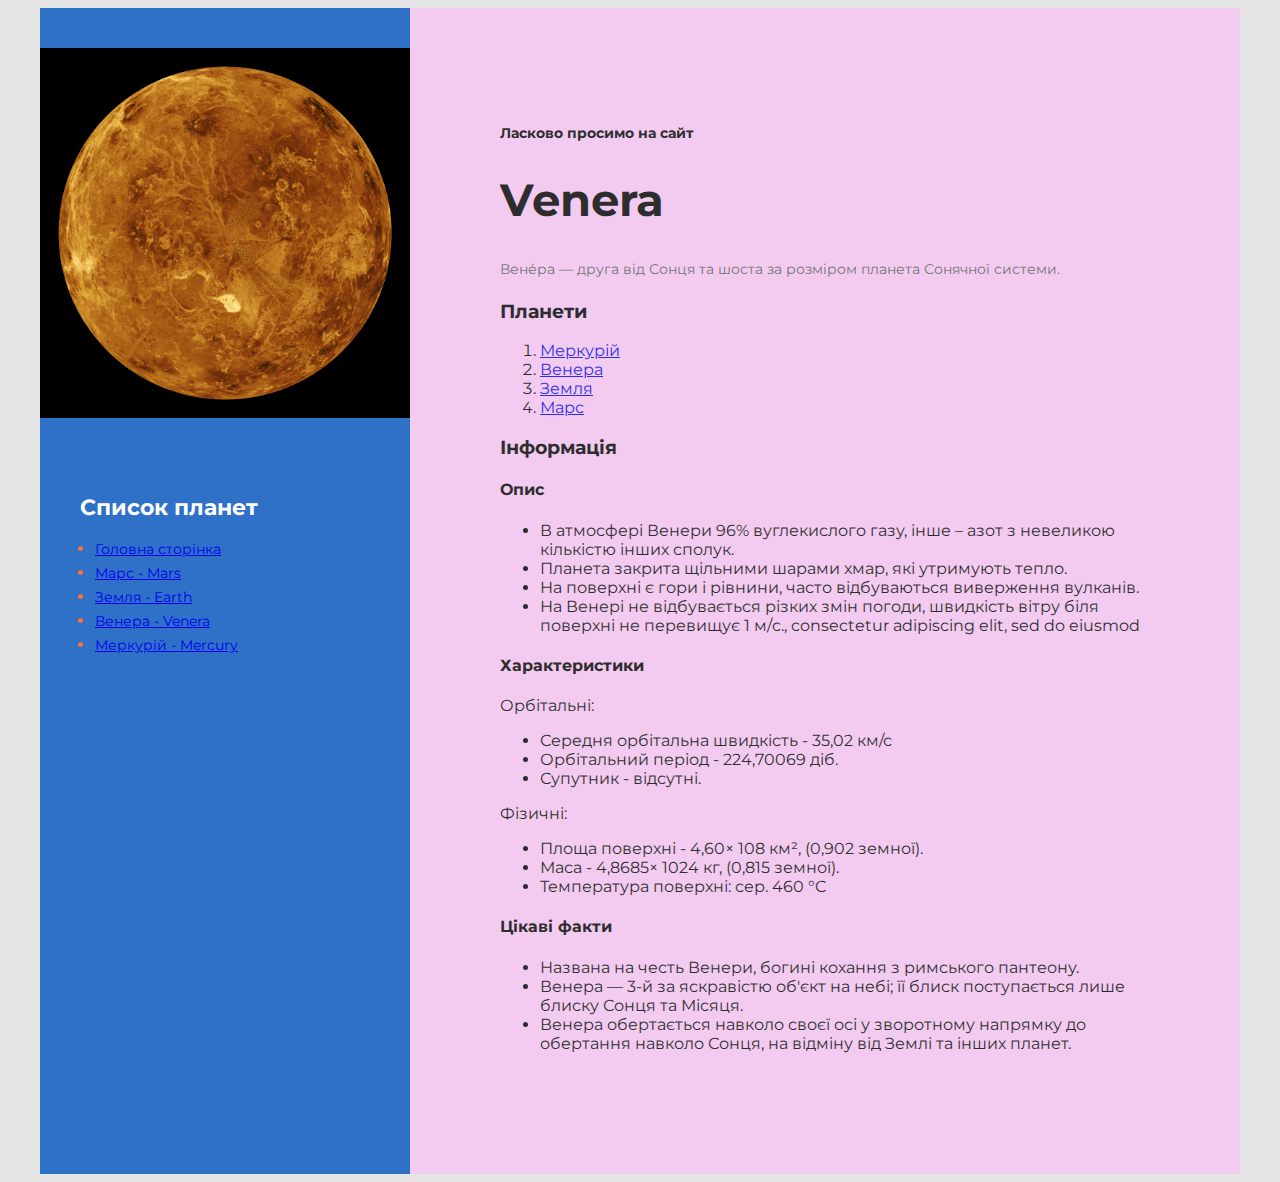
==== aisha.html @ 07a0245a "початок роботи" ====
<!DOCTYPE html>
<html lang="en">
<head>
    <meta charset="UTF-8">
    <meta name="viewport" content="width=device-width, initial-scale=1.0">
    <title>ПЛАНЕТИ ЗЕМНОЇ ГРУПИ</title>
    <link rel="preconnect" href="https://fonts.googleapis.com">
    <link rel="preconnect" href="https://fonts.gstatic.com" crossorigin>
    <link href="https://fonts.googleapis.com/css2?family=Montserrat:wght@400;700&display=swap" rel="stylesheet">
    <link rel="stylesheet" href="styles/styles.css">
</head>
<body>
<!--Головне-->
<div class="Main">
    <!--Головний контент -->
 <div class="maincontent"> <!--Про планету-->
    <div class="about">
        
       <h2 class="aboutposition"> Ласково просимо на сайт</h2> 
       <h1 class="aboutname">Venera</h1> 
       <p class="aboutdescription">
        Вене́ра — друга від Сонця та шоста за розміром планета Сонячної системи.
       </p>

 
</div>

     <!--ПЛАНЕТИ-->
     <div class="projects">
        <h3 class="title"> Планети

        </h3>
        <ol> 
         <li>
             <a href="mercury.html"> Меркурій</a>
        
         </li>
         <li>
             <a href="venera.html"> Венера</a>
         
         </li>
         <li>
             <a href="earth.html">   Земля</a>
         
         </li>
         <li>
             <a href="mars.html">Марс</a>
         
             
         </li>

        </ol>

     </div>
        <!--Інформація-->
        <div>
            <h3>Інформація</h3>
            <!--Опис-->
            <div>
              <h4>Опис</h4>  
        
              <ul>
                <li>В атмосфері Венери 96% вуглекислого газу, інше – азот з невеликою кількістю інших сполук.</li>
                <li>Планета закрита щільними шарами хмар, які утримують тепло.</li>
                <li>На поверхні є гори і рівнини, часто відбуваються виверження вулканів.</li>
                 <li>На Венері не відбувається різких змін погоди, швидкість вітру біля поверхні не перевищує 1 м/c., consectetur adipiscing elit, sed do eiusmod</li>
            
            </ul>
            </div>
            <!--Характеристики-->
            <div>
                <h4>Характеристики</h4>  
                <p>Орбітальні:</p>
                <ul>
                  <li>Середня орбітальна швидкість - 35,02 км/с
                </li>
                  <li>Орбітальний період - 224,70069 діб.</li>
                  <li>Супутник - відсутні. </li>
              
              </ul>
            </div>
            

          
            <div>
                
                <p>Фізичні:</p>
                <ul>
                  <li>Площа поверхні - 4,60× 108 км²,
                    (0,902 земної). </li>
                  <li>Маса - 	4,8685× 1024 кг,
                    (0,815 земної).</li>
                  <li>Температура поверхні: сер.	460 °C </li>
                  
              
              </ul>
            </div>
        </div>
            <!--Факти -->
            <div>
                <h4>Цікаві факти</h4>
                <ul>
                    <li>Названа на честь Венери, богині кохання з римського пантеону.</li>
                    <li>Венера — 3-й за яскравістю об'єкт на небі; її блиск поступається лише блиску Сонця та Місяця.</li>
                    <li>Венера обертається навколо своєї осі у зворотному напрямку до обертання навколо Сонця, на відміну від Землі та інших планет.</li>
                </ul>
            </div>
        
    
   
    </div >
    <!--Сайдбар-->
    <aside class="sidebar">
        <img src="img/Венера.jpg" alt="user photo" class="photo">
        
      
        <!--Список планет-->
        <div class="techskills">
            <h3 class="sidebartitle"></h3class> Список планет</h3>
            <ul class="techlist">
                <li class="techitem"><span class="techtext"><a href="index.html">Головна сторінка</a></span> </li>
                <li class="techitem"><span class="techtext"><a href="mars.html">Марс - Mars</a></span></li>
                <li class="techitem"><span class="techtext"><a href="earth.html">Земля - Earth</a></span> </li>
                <li class="techitem"><span class="techtext"><a href="venera.html">Венера - Venera</a></span></li>
                <li class="techitem"><span class="techtext"><a href="mercury.html">Меркурій - Mercury</a></span></li>
                

            </ul>
        </div>
        
    </aside >
   
</div>

</body>
</html>
---- styles/styles.css ----
body {
    font-family: 'Montserrat', sans-serif;
    background-color: #E5E5E5;
}
/* main content styles */
.maincontent {
    background-color:#f7c5f4 ;
    opacity: 0.8;
   box-shadow: 6px 6px 20px rgba(0, 0, 0, 0,1); 
   padding: 105px 90px;
}
/* about */
.about {

}
.aboutposition {
    font-style: normal;
    font-weight: bold;
    font-size: 14px;
    line-height: 17px;
    color: #000000;
}

    
.aboutname {
    font-style: normal;
    font-weight: bold;
    font-size: 45px;
    line-height: 55px;
    color: #000000;
}
.aboutdescription {
    font-style: normal;
    font-weight: normal;
    font-size: 14px;
    line-height: 24px;
    color: #595959;
}


/* main styles */
.Main {
display: flex;
flex-direction: row-reverse;
width: 1200px;
margin: 0 auto;
}
/* sidebar styles/ */
.sidebar {
background-color: #2f71c7;
background: ;
padding-top: 40px;
width: 370px;
}
.photo {
  width:370px ;  
  margin-bottom: 50px;
}
.sidebartitle {
    color: #FFFFFF;
    font-style: normal;
    font-weight: bold;
    font-size: 22px;
    line-height: 27px;
    margin-bottom: 10px;
}
.contacts, .techskills, .softskills {
    margin-left: 40px;
}
.contacts {
    margin: bottom 50px; ;
}
.contacttype {
    font-style: normal;
    font-weight: bold;
    font-size: 14px;
    line-height: 24px;
    color: #FFFFFF;
    margin-right: 10px;

}
.contactlink {
    font-style: normal;
    font-weight: normal;
    font-size: 14px;
    line-height: 24px;
    color: #565e6a;

}
.techskills {
    margin-bottom: 45px;
}
.techlist, .softlist{
    color: #FFFFFF;
    padding: 0;
    margin-left: 15px;
}
.techitem, .softitem{
  color: #fb6d3a ;  
}
.techtext, .softtext {
    color: #FFFFFF;
    font-style: normal;
    font-weight: normal;
    font-size: 14px;
    line-height: 24px;
}
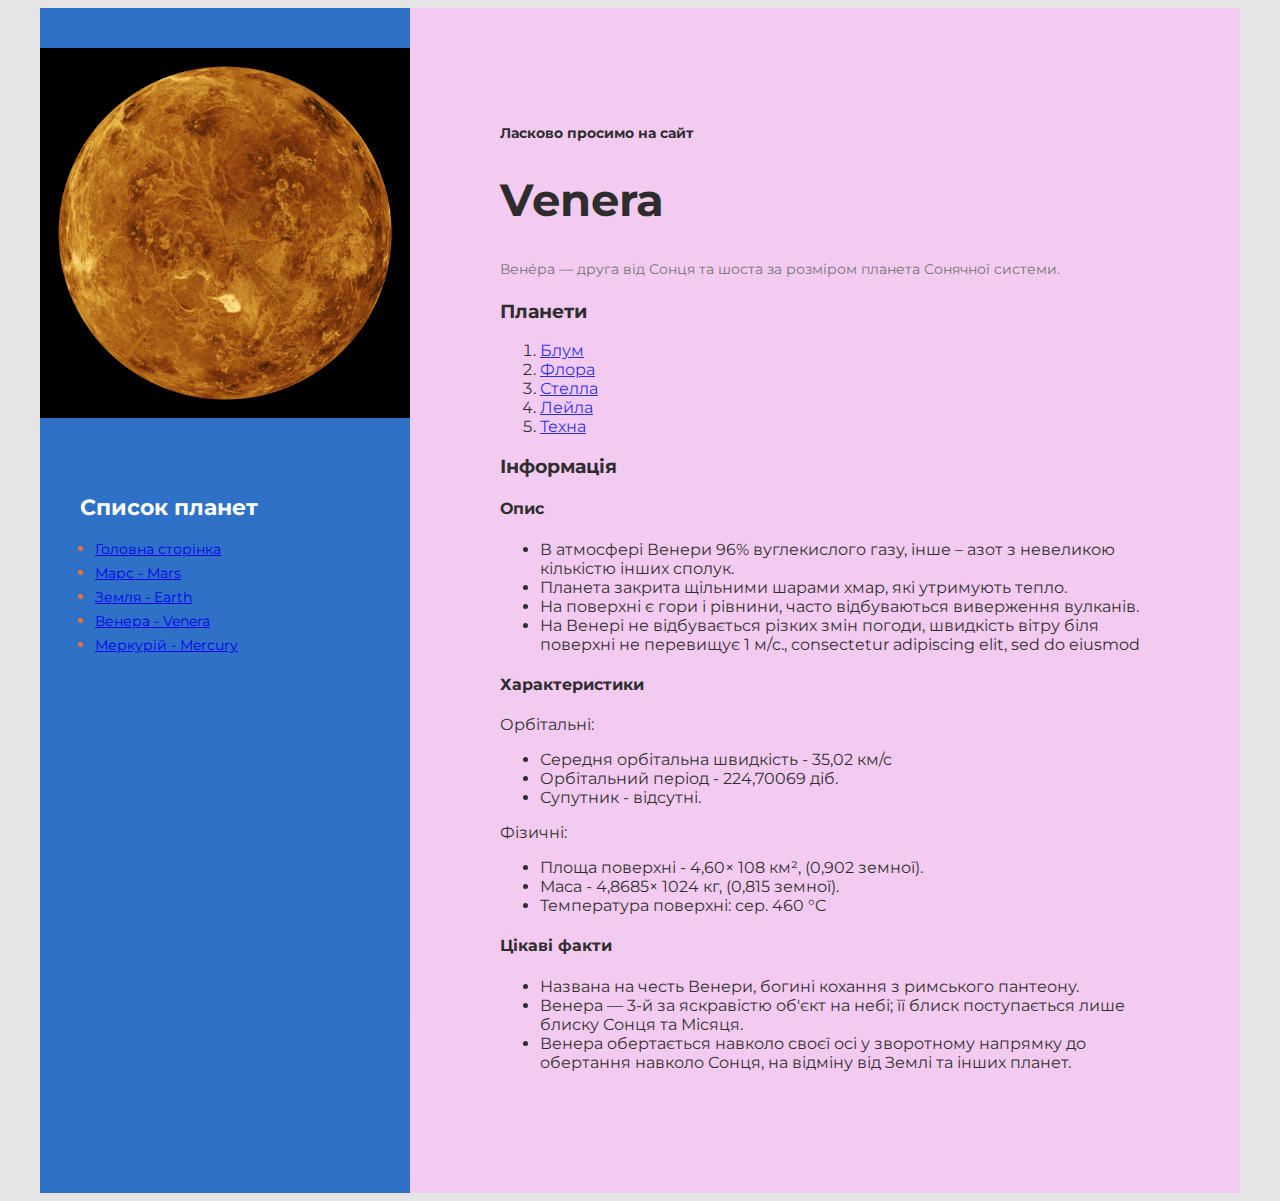
==== commit 0af5951d: "Update aisha.html" ====
--- a/aisha.html
+++ b/aisha.html
@@ -32,22 +32,27 @@
         </h3>
         <ol> 
          <li>
-             <a href="mercury.html"> Меркурій</a>
+             <a href="bloom.html"> Блум</a>
         
          </li>
          <li>
-             <a href="venera.html"> Венера</a>
+             <a href="flora.html"> Флора</a>
          
          </li>
          <li>
-             <a href="earth.html">   Земля</a>
+             <a href="stella.html">   Стелла</a>
          
          </li>
          <li>
-             <a href="mars.html">Марс</a>
+             <a href="aisha.html">Лейла</a>
          
              
          </li>
+         <li>
+            <a href="techa.html">Техна</a>
+        
+            
+        </li>
 
         </ol>
 
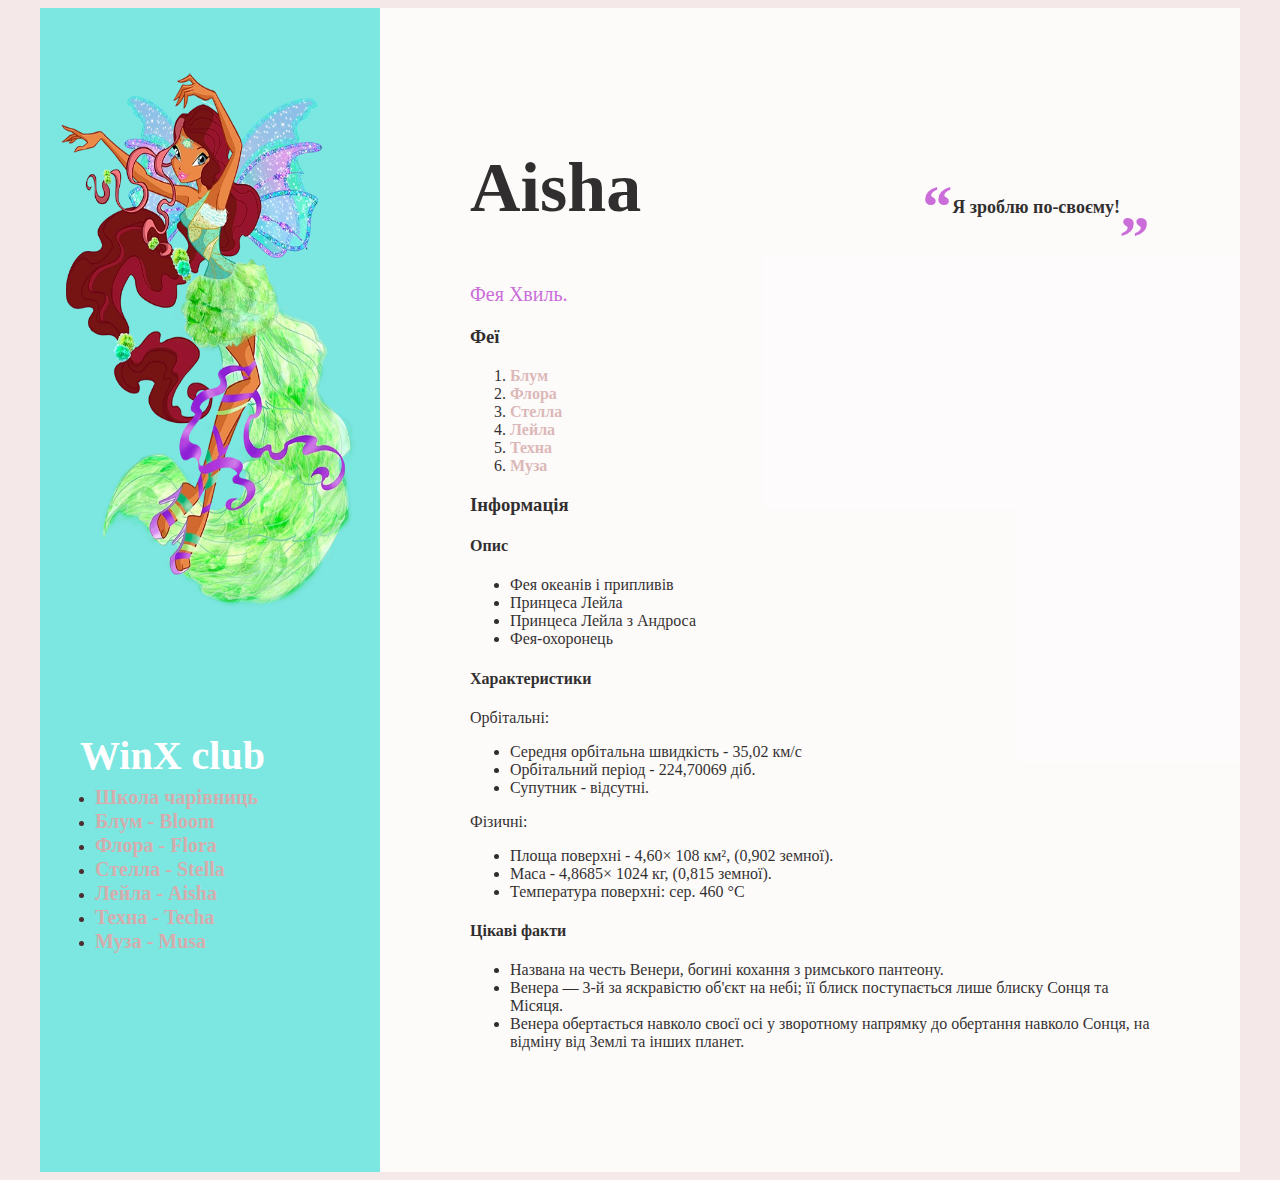
==== commit 7b179e69: "псевдоніми" ====
--- a/aisha.html
+++ b/aisha.html
@@ -3,31 +3,42 @@
 <head>
     <meta charset="UTF-8">
     <meta name="viewport" content="width=device-width, initial-scale=1.0">
-    <title>ПЛАНЕТИ ЗЕМНОЇ ГРУПИ</title>
+    <title>Школа чарівниць</title>
     <link rel="preconnect" href="https://fonts.googleapis.com">
     <link rel="preconnect" href="https://fonts.gstatic.com" crossorigin>
     <link href="https://fonts.googleapis.com/css2?family=Montserrat:wght@400;700&display=swap" rel="stylesheet">
     <link rel="stylesheet" href="styles/styles.css">
 </head>
 <body>
-<!--Головне-->
+    <!--Головне-->
 <div class="Main">
     <!--Головний контент -->
  <div class="maincontent"> <!--Про планету-->
     <div class="about">
         
-       <h2 class="aboutposition"> Ласково просимо на сайт</h2> 
-       <h1 class="aboutname">Venera</h1> 
+    
+       
+       <div class="sign">
+       <h1 class="aboutname">Aisha</h1>  
+       <div class="aboutsign"> 
+        <h1 class="first">  “ </h1>
+        <h1 class="aboutposition"> Я зроблю по-своєму!</h1>
+        <h1 class="first">  „</h1>
+       </div>
+   
+    </div>
        <p class="aboutdescription">
-        Вене́ра — друга від Сонця та шоста за розміром планета Сонячної системи.
+
+        Фея Хвиль.
        </p>
 
  
 </div>
 
-     <!--ПЛАНЕТИ-->
+
+     <!--Персонажі-->
      <div class="projects">
-        <h3 class="title"> Планети
+        <h3 class="title"> Феї
 
         </h3>
         <ol> 
@@ -53,6 +64,11 @@
         
             
         </li>
+        <li>
+            <a href="musa.html">Муза</a>
+        
+            
+        </li>
 
         </ol>
 
@@ -65,10 +81,10 @@
               <h4>Опис</h4>  
         
               <ul>
-                <li>В атмосфері Венери 96% вуглекислого газу, інше – азот з невеликою кількістю інших сполук.</li>
-                <li>Планета закрита щільними шарами хмар, які утримують тепло.</li>
-                <li>На поверхні є гори і рівнини, часто відбуваються виверження вулканів.</li>
-                 <li>На Венері не відбувається різких змін погоди, швидкість вітру біля поверхні не перевищує 1 м/c., consectetur adipiscing elit, sed do eiusmod</li>
+                <li>Фея океанів і припливів</li>
+                <li>Принцеса Лейла </li>
+                <li> Принцеса Лейла з Андроса</li>
+                <li>Фея-охоронець</li>
             
             </ul>
             </div>
@@ -115,19 +131,21 @@
    
     </div >
     <!--Сайдбар-->
-    <aside class="sidebar">
-        <img src="img/Венера.jpg" alt="user photo" class="photo">
+    <aside class="sidebar_aisha">
+        <img src="img/Aisha.webp" alt="Aisha" class="photo">
         
       
-        <!--Список планет-->
+        <!--Список  головних фей-->
         <div class="techskills">
-            <h3 class="sidebartitle"></h3class> Список планет</h3>
+            <h3 class="sidebartitle"></h3class> WinX club</h3>
             <ul class="techlist">
-                <li class="techitem"><span class="techtext"><a href="index.html">Головна сторінка</a></span> </li>
-                <li class="techitem"><span class="techtext"><a href="mars.html">Марс - Mars</a></span></li>
-                <li class="techitem"><span class="techtext"><a href="earth.html">Земля - Earth</a></span> </li>
-                <li class="techitem"><span class="techtext"><a href="venera.html">Венера - Venera</a></span></li>
-                <li class="techitem"><span class="techtext"><a href="mercury.html">Меркурій - Mercury</a></span></li>
+                <li class="techitem"><span class="techtext"><a href="winx.html">Школа чарівниць</a></span> </li>
+                <li class="techitem"><span class="techtext"><a href="bloom.html">Блум - Bloom</a></span></li>
+                <li class="techitem"><span class="techtext"><a href="flora.html">Флора - Flora</a></span> </li>
+                <li class="techitem"><span class="techtext"><a href="stella.html">Стелла - Stella</a></span></li>
+                <li class="techitem"><span class="techtext"><a href="aisha.html">Лейла - Aisha</a></span></li>
+                <li class="techitem"><span class="techtext"><a href="techa.html">Техна - Techa</a></span></li>
+                <li class="techitem"><span class="techtext"><a href="musa.html">Муза - Musa</a></span></li>
                 
 
             </ul>
--- a/styles/styles.css
+++ b/styles/styles.css
@@ -1,40 +1,77 @@
 body {
-    font-family: 'Montserrat', sans-serif;
-    background-color: #E5E5E5;
+     font-family: 'Brush Script MT', cursive; 
+    /* font-family: "Sofia", sans-serif; */
+    
+    background-color: #f5e8e8;
+}
+
+a {
+    text-decoration:none;
+    font-weight: bold;
+    color: #d6adad;
 }
 /* main content styles */
 .maincontent {
-    background-color:#f7c5f4 ;
+   background-color: #FFFFFF;
     opacity: 0.8;
    box-shadow: 6px 6px 20px rgba(0, 0, 0, 0,1); 
    padding: 105px 90px;
 }
 /* about */
-.about {
+/* .about {
 
-}
+} */
 .aboutposition {
     font-style: normal;
     font-weight: bold;
-    font-size: 14px;
+    font-size: 18px;
     line-height: 17px;
     color: #000000;
+}
+.first {
+    color: #c04fd6;
+    font-size: 60px;
+    font-style: normal;
+
+}
+.sign {
+    display: flex;
+    flex-direction: row;
+    flex-wrap: nowrap;
+    justify-content: space-between;
+    align-items: center;
+}
+.aboutsign {
+    display: flex;
+    flex-direction: row;
+    flex-wrap: nowrap;
+    justify-content: space-around;
+    align-items: center;
+    position: relative;
+    right: 0px;
+    top: 20px;
+
+
 }
 
     
 .aboutname {
     font-style: normal;
     font-weight: bold;
-    font-size: 45px;
+    font-size: 70px;
     line-height: 55px;
     color: #000000;
+
+    right: 100px;
+    top: 20px;
+
 }
 .aboutdescription {
     font-style: normal;
     font-weight: normal;
-    font-size: 14px;
+    font-size: 20px;
     line-height: 24px;
-    color: #595959;
+    color: #c04fd6;
 }
 
 
@@ -47,20 +84,62 @@
 }
 /* sidebar styles/ */
 .sidebar {
-background-color: #2f71c7;
-background: ;
+background-color: #e977b5;
+
 padding-top: 40px;
 width: 370px;
 }
+
+.sidebar_flora {
+    background-color: #d0f57b;
+   
+    padding-top: 40px;
+    width: 370px;
+    }
+    .sidebar_bloom {
+        background-color: #ee6464;
+      
+        padding-top: 40px;
+        width: 370px;
+        }
+
+        .sidebar_techa {
+            background-color: #e67ce0;
+            
+            padding-top: 40px;
+            width: 370px;
+            }
+
+            .sidebar_stella {
+                background-color: #e6c47c;
+               
+                padding-top: 40px;
+                width: 370px;
+                }
+                .sidebar_aisha {
+                    background-color: #7ce6e1;
+
+                    padding-top: 40px;
+                    width: 370px;
+                    }
+        
+
+
+
+
+
+
 .photo {
-  width:370px ;  
-  margin-bottom: 50px;
+  width:340px ;  
+  margin-bottom: 60px;
+  height: 590px;
 }
+
 .sidebartitle {
     color: #FFFFFF;
     font-style: normal;
     font-weight: bold;
-    font-size: 22px;
+    font-size: 40px;
     line-height: 27px;
     margin-bottom: 10px;
 }
@@ -91,17 +170,18 @@
     margin-bottom: 45px;
 }
 .techlist, .softlist{
-    color: #FFFFFF;
+    color: #ffffff;
     padding: 0;
     margin-left: 15px;
 }
 .techitem, .softitem{
-  color: #fb6d3a ;  
+  color: #4e2e2e ;  
+  
 }
 .techtext, .softtext {
-    color: #FFFFFF;
+    color: #ffffff;
     font-style: normal;
     font-weight: normal;
-    font-size: 14px;
+    font-size: 20px;
     line-height: 24px;
 }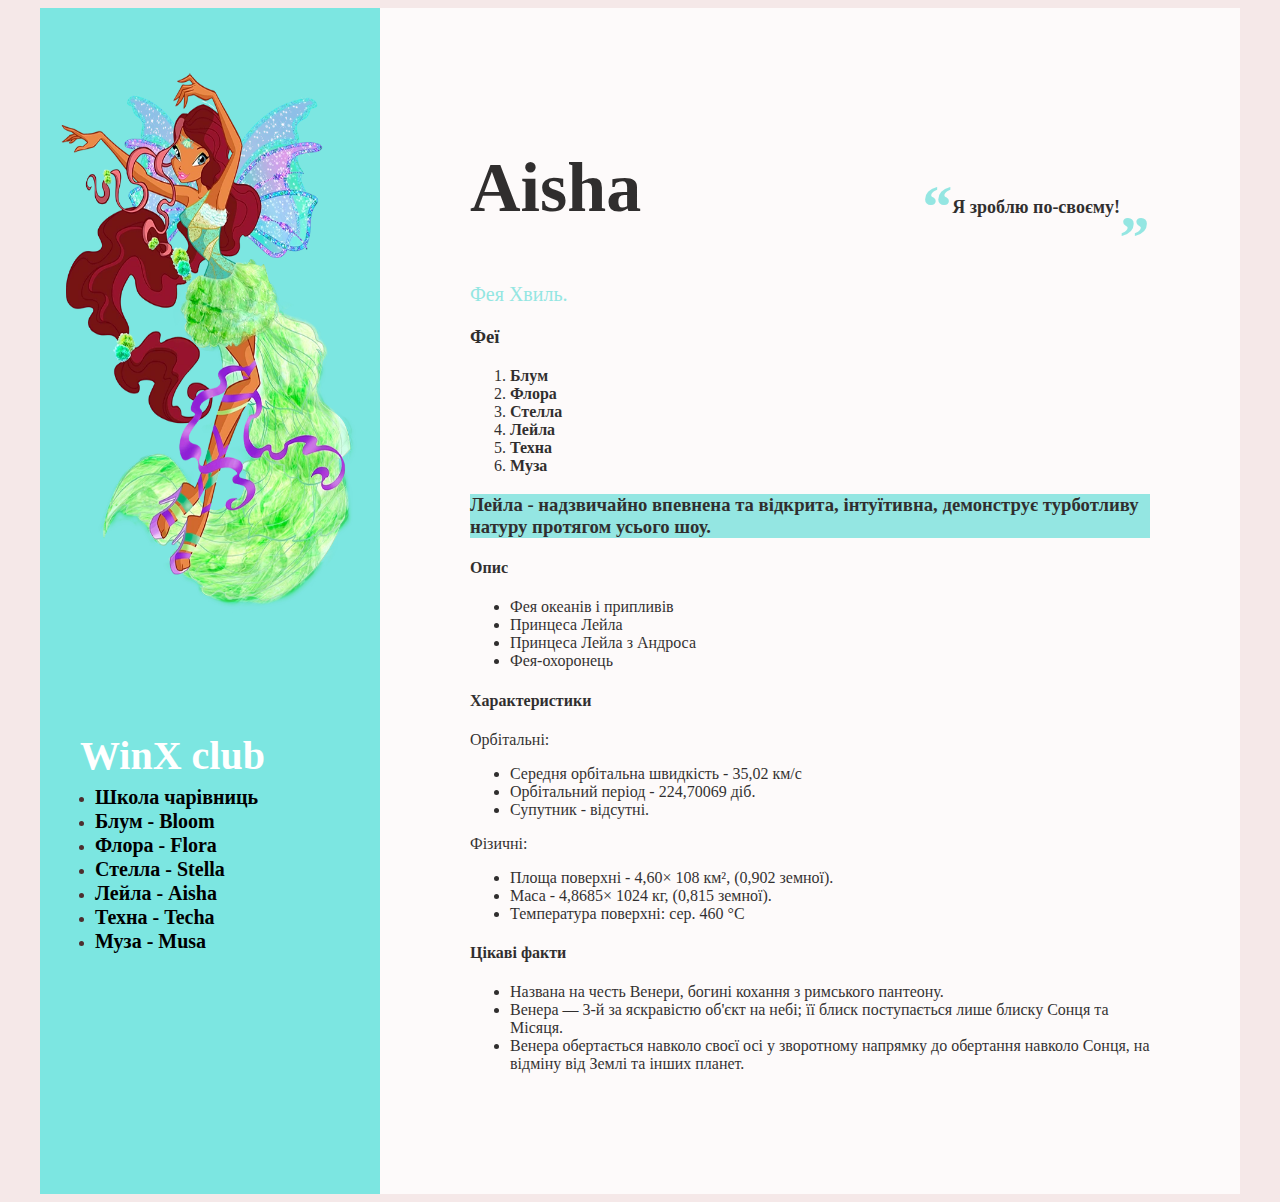
==== commit 7bb5b469: "опис" ====
--- a/aisha.html
+++ b/aisha.html
@@ -20,14 +20,14 @@
        
        <div class="sign">
        <h1 class="aboutname">Aisha</h1>  
-       <div class="aboutsign"> 
+       <div style="color: #7ce6e1;" class="aboutsign"> 
         <h1 class="first">  “ </h1>
         <h1 class="aboutposition"> Я зроблю по-своєму!</h1>
         <h1 class="first">  „</h1>
        </div>
    
     </div>
-       <p class="aboutdescription">
+       <p class="aboutdescription aboutdescription_aisha">
 
         Фея Хвиль.
        </p>
@@ -75,7 +75,7 @@
      </div>
         <!--Інформація-->
         <div>
-            <h3>Інформація</h3>
+            <h3 style="background-color:#7ce6e1 "> Лейла - надзвичайно впевнена та відкрита, інтуїтивна, демонструє  турботливу натуру протягом усього шоу.</h3>
             <!--Опис-->
             <div>
               <h4>Опис</h4>  
@@ -131,7 +131,7 @@
    
     </div >
     <!--Сайдбар-->
-    <aside class="sidebar_aisha">
+    <aside class=" sidebar-all sidebar_aisha">
         <img src="img/Aisha.webp" alt="Aisha" class="photo">
         
       
@@ -139,7 +139,7 @@
         <div class="techskills">
             <h3 class="sidebartitle"></h3class> WinX club</h3>
             <ul class="techlist">
-                <li class="techitem"><span class="techtext"><a href="winx.html">Школа чарівниць</a></span> </li>
+                <li class="techitem"><span class="techtext"><a href="index.html">Школа чарівниць</a></span> </li>
                 <li class="techitem"><span class="techtext"><a href="bloom.html">Блум - Bloom</a></span></li>
                 <li class="techitem"><span class="techtext"><a href="flora.html">Флора - Flora</a></span> </li>
                 <li class="techitem"><span class="techtext"><a href="stella.html">Стелла - Stella</a></span></li>
--- a/styles/styles.css
+++ b/styles/styles.css
@@ -1,187 +1,206 @@
 body {
-     font-family: 'Brush Script MT', cursive; 
-    /* font-family: "Sofia", sans-serif; */
-    
-    background-color: #f5e8e8;
+  font-family: "Brush Script MT", cursive;
+  /* font-family: "Sofia", sans-serif; */
+
+  background-color: #f5e8e8;
 }
 
 a {
-    text-decoration:none;
-    font-weight: bold;
-    color: #d6adad;
+  text-decoration: none;
+  font-weight: bold;
+  color: #000000;
 }
 /* main content styles */
 .maincontent {
-   background-color: #FFFFFF;
-    opacity: 0.8;
-   box-shadow: 6px 6px 20px rgba(0, 0, 0, 0,1); 
-   padding: 105px 90px;
+  background-color: #ffffff;
+  opacity: 0.8;
+  box-shadow: 6px 6px 20px rgba(0, 0, 0, 0, 1);
+  padding: 105px 90px;
 }
 /* about */
 /* .about {
 
 } */
 .aboutposition {
-    font-style: normal;
-    font-weight: bold;
-    font-size: 18px;
-    line-height: 17px;
-    color: #000000;
+  font-style: normal;
+  font-weight: bold;
+  font-size: 18px;
+  line-height: 17px;
+  color: #000000;
 }
 .first {
-    color: #c04fd6;
-    font-size: 60px;
-    font-style: normal;
-
+  /* color: #ee6464; */
+  
+  font-size: 60px;
+  font-style: normal;
 }
 .sign {
-    display: flex;
-    flex-direction: row;
-    flex-wrap: nowrap;
-    justify-content: space-between;
-    align-items: center;
+  display: flex;
+  flex-direction: row;
+  flex-wrap: nowrap;
+  justify-content: space-between;
+  align-items: center;
 }
 .aboutsign {
-    display: flex;
-    flex-direction: row;
-    flex-wrap: nowrap;
-    justify-content: space-around;
-    align-items: center;
-    position: relative;
-    right: 0px;
-    top: 20px;
-
-
-}
-
-    
+  display: flex;
+  flex-direction: row;
+  flex-wrap: nowrap;
+  justify-content: space-around;
+  align-items: center;
+  position: relative;
+  right: 0px;
+  top: 20px;
+}
+
 .aboutname {
-    font-style: normal;
-    font-weight: bold;
-    font-size: 70px;
-    line-height: 55px;
-    color: #000000;
-
-    right: 100px;
-    top: 20px;
-
+  font-style: normal;
+  font-weight: bold;
+  font-size: 70px;
+  line-height: 55px;
+  color: #000000;
+
+  right: 100px;
+  top: 20px;
+}
+.aboutdescription_bloom{
+  color: #ee6464;
+
+}
+.aboutdescription_stella{
+  color: #e6c47c;
+  
+}
+.aboutdescription_flora{
+  color: #d0f57b;
+  
+}
+.aboutdescription_musa{
+  color: #e977b5;
+  
+}
+.aboutdescription_techa{
+  color: #e67ce0;
+  
+}.aboutdescription_aisha{
+  color: #7ce6e1;
+  
 }
 .aboutdescription {
-    font-style: normal;
-    font-weight: normal;
-    font-size: 20px;
-    line-height: 24px;
-    color: #c04fd6;
-}
-
+  font-style: normal;
+  font-weight: normal;
+  font-size: 20px;
+  line-height: 24px;
+
+}
 
 /* main styles */
 .Main {
-display: flex;
-flex-direction: row-reverse;
-width: 1200px;
-margin: 0 auto;
+  display: flex;
+  flex-direction: row-reverse;
+  width: 1200px;
+  margin: 0 auto;
 }
 /* sidebar styles/ */
 .sidebar {
-background-color: #e977b5;
-
-padding-top: 40px;
-width: 370px;
+  background-color: #e977b5;
+
+  padding-top: 40px;
+  width: 350px;
+}
+
+.sidebar-all{
+    padding-top: 40px;
+    width: 360px;
 }
 
 .sidebar_flora {
-    background-color: #d0f57b;
-   
-    padding-top: 40px;
-    width: 370px;
-    }
-    .sidebar_bloom {
-        background-color: #ee6464;
-      
-        padding-top: 40px;
-        width: 370px;
-        }
-
-        .sidebar_techa {
-            background-color: #e67ce0;
-            
-            padding-top: 40px;
-            width: 370px;
-            }
-
-            .sidebar_stella {
-                background-color: #e6c47c;
-               
-                padding-top: 40px;
-                width: 370px;
-                }
-                .sidebar_aisha {
-                    background-color: #7ce6e1;
-
-                    padding-top: 40px;
-                    width: 370px;
-                    }
-        
-
-
-
-
+  background-color: #d0f57b;
+
+ 
+}
+.sidebar_bloom {
+  background-color: #ee6464;
+
+ 
+}
+
+.sidebar_techa {
+  background-color: #e67ce0;
+
+ 
+}
+
+.sidebar_stella {
+  background-color: #e6c47c;
+
+  
+}
+.sidebar_aisha {
+  background-color: #7ce6e1;
+
+}
+.sidebar_musa{
+  background-color: #e977b5;
+
+}
 
 
 .photo {
-  width:340px ;  
+  width: 340px;
   margin-bottom: 60px;
   height: 590px;
 }
 
+
 .sidebartitle {
-    color: #FFFFFF;
-    font-style: normal;
-    font-weight: bold;
-    font-size: 40px;
-    line-height: 27px;
-    margin-bottom: 10px;
-}
-.contacts, .techskills, .softskills {
-    margin-left: 40px;
+  color: #ffffff;
+  font-style: normal;
+  font-weight: bold;
+  font-size: 40px;
+  line-height: 27px;
+  margin-bottom: 10px;
+}
+.contacts,
+.techskills,
+.softskills {
+  margin-left: 40px;
 }
 .contacts {
-    margin: bottom 50px; ;
+  margin: bottom 50px;
 }
 .contacttype {
-    font-style: normal;
-    font-weight: bold;
-    font-size: 14px;
-    line-height: 24px;
-    color: #FFFFFF;
-    margin-right: 10px;
-
+  font-style: normal;
+  font-weight: bold;
+  font-size: 14px;
+  line-height: 24px;
+  color: #ffffff;
+  margin-right: 10px;
 }
 .contactlink {
-    font-style: normal;
-    font-weight: normal;
-    font-size: 14px;
-    line-height: 24px;
-    color: #565e6a;
-
+  font-style: normal;
+  font-weight: normal;
+  font-size: 14px;
+  line-height: 24px;
+  color: #565e6a;
 }
 .techskills {
-    margin-bottom: 45px;
-}
-.techlist, .softlist{
-    color: #ffffff;
-    padding: 0;
-    margin-left: 15px;
-}
-.techitem, .softitem{
-  color: #4e2e2e ;  
-  
-}
-.techtext, .softtext {
-    color: #ffffff;
-    font-style: normal;
-    font-weight: normal;
-    font-size: 20px;
-    line-height: 24px;
-}+  margin-bottom: 45px;
+}
+.techlist,
+.softlist {
+  color: #ffffff;
+  padding: 0;
+  margin-left: 15px;
+}
+.techitem,
+.softitem {
+  color: #4e2e2e;
+}
+.techtext,
+.softtext {
+  color: #ffffff;
+  font-style: normal;
+  font-weight: normal;
+  font-size: 20px;
+  line-height: 24px;
+}
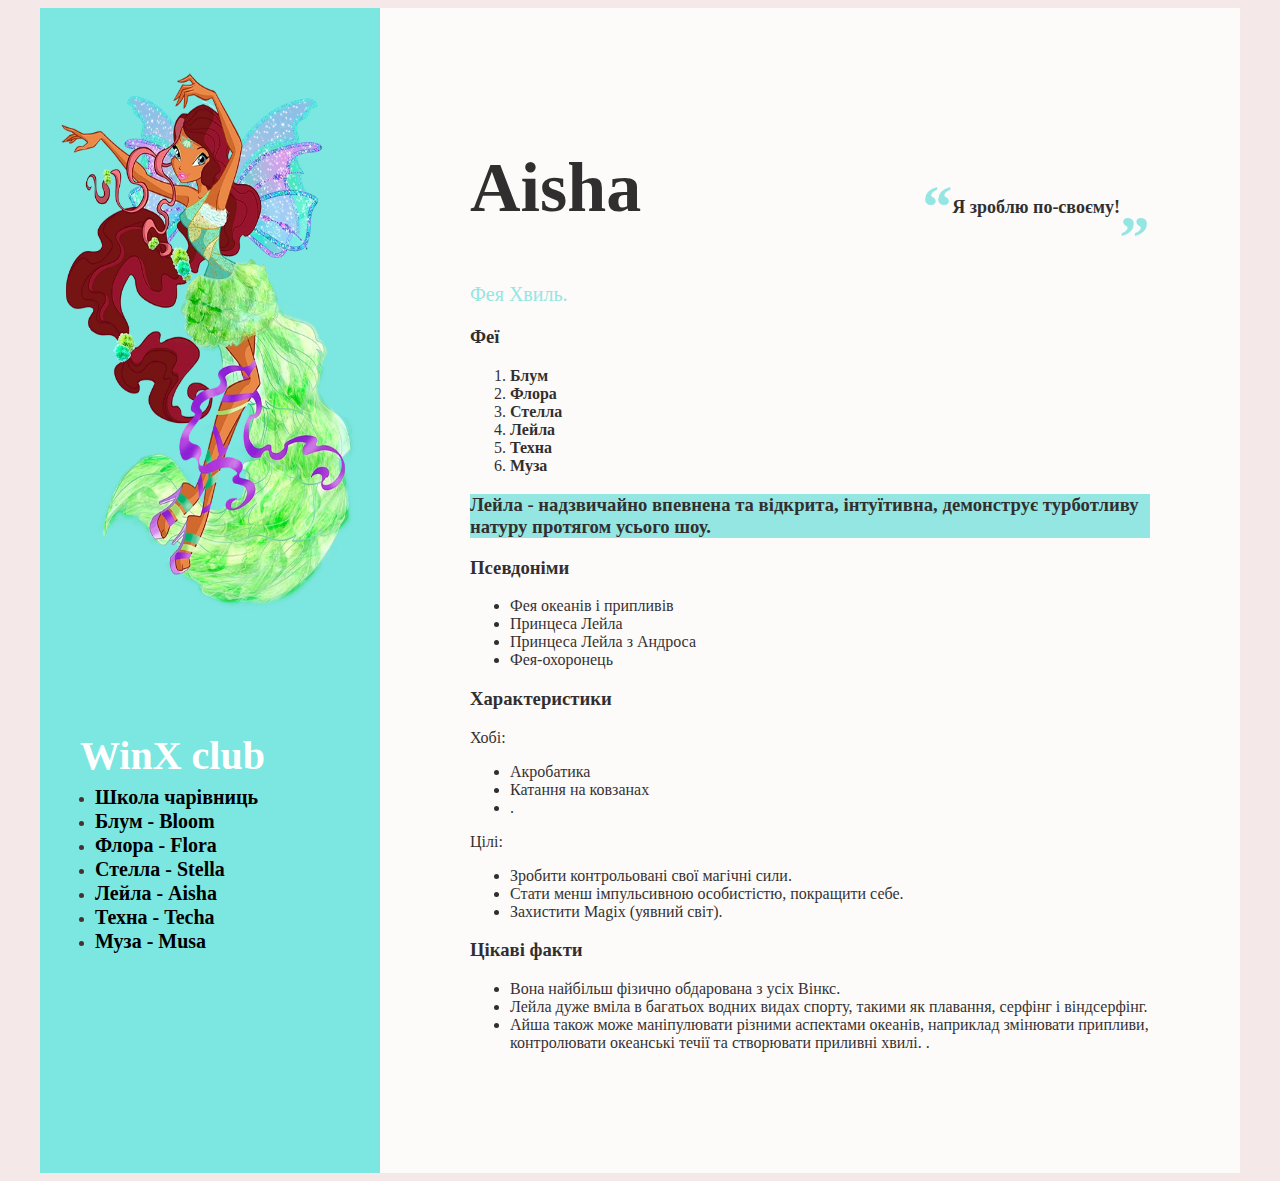
==== commit 0ccf00c8: "changes" ====
--- a/aisha.html
+++ b/aisha.html
@@ -78,7 +78,7 @@
             <h3 style="background-color:#7ce6e1 "> Лейла - надзвичайно впевнена та відкрита, інтуїтивна, демонструє  турботливу натуру протягом усього шоу.</h3>
             <!--Опис-->
             <div>
-              <h4>Опис</h4>  
+              <h3>Псевдоніми</h3>  
         
               <ul>
                 <li>Фея океанів і припливів</li>
@@ -90,13 +90,13 @@
             </div>
             <!--Характеристики-->
             <div>
-                <h4>Характеристики</h4>  
-                <p>Орбітальні:</p>
+                <h3>Характеристики</h3>  
+                <p>Хобі:</p>
                 <ul>
-                  <li>Середня орбітальна швидкість - 35,02 км/с
+                  <li>Акробатика
                 </li>
-                  <li>Орбітальний період - 224,70069 діб.</li>
-                  <li>Супутник - відсутні. </li>
+                  <li>Катання на ковзанах</li>
+                  <li>. </li>
               
               </ul>
             </div>
@@ -105,13 +105,11 @@
           
             <div>
                 
-                <p>Фізичні:</p>
+                <p>Цілі:</p>
                 <ul>
-                  <li>Площа поверхні - 4,60× 108 км²,
-                    (0,902 земної). </li>
-                  <li>Маса - 	4,8685× 1024 кг,
-                    (0,815 земної).</li>
-                  <li>Температура поверхні: сер.	460 °C </li>
+                  <li>Зробити контрольовані свої магічні сили. </li>
+                  <li>Стати менш імпульсивною особистістю, покращити себе.</li>
+                  <li>Захистити Magix (уявний світ). </li>
                   
               
               </ul>
@@ -119,11 +117,11 @@
         </div>
             <!--Факти -->
             <div>
-                <h4>Цікаві факти</h4>
+                <h3>Цікаві факти</h3>
                 <ul>
-                    <li>Названа на честь Венери, богині кохання з римського пантеону.</li>
-                    <li>Венера — 3-й за яскравістю об'єкт на небі; її блиск поступається лише блиску Сонця та Місяця.</li>
-                    <li>Венера обертається навколо своєї осі у зворотному напрямку до обертання навколо Сонця, на відміну від Землі та інших планет.</li>
+                    <li>Вона найбільш фізично обдарована з усіх Вінкс.</li>
+                    <li>Лейла дуже вміла в багатьох водних видах спорту, такими як плавання, серфінг і віндсерфінг.</li>
+                    <li> Айша також може маніпулювати різними аспектами океанів, наприклад змінювати припливи, контролювати океанські течії та створювати приливні хвилі. .</li>
                 </ul>
             </div>
         
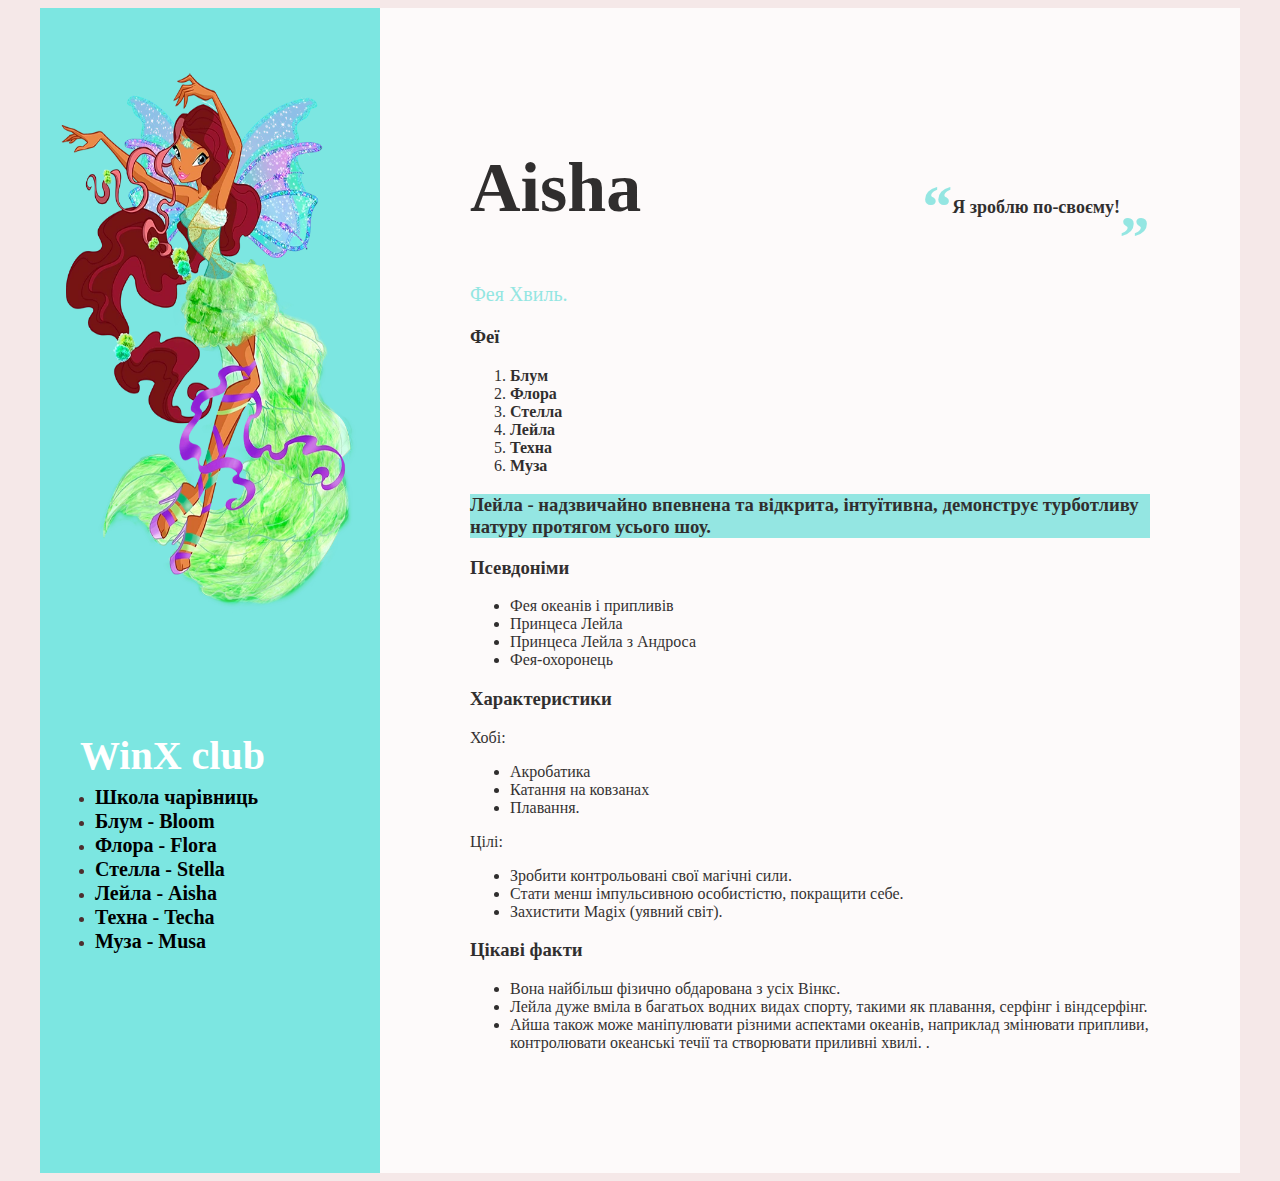
==== commit 1378e7a9: "-" ====
--- a/aisha.html
+++ b/aisha.html
@@ -96,7 +96,7 @@
                   <li>Акробатика
                 </li>
                   <li>Катання на ковзанах</li>
-                  <li>. </li>
+                  <li>Плавання.</li>
               
               </ul>
             </div>
--- a/styles/styles.css
+++ b/styles/styles.css
@@ -150,6 +150,11 @@
   margin-bottom: 60px;
   height: 590px;
 }
+.photo_winx {
+  width: 340px;
+  margin-bottom: 50px;
+  height: 500px;
+}
 
 
 .sidebartitle {
